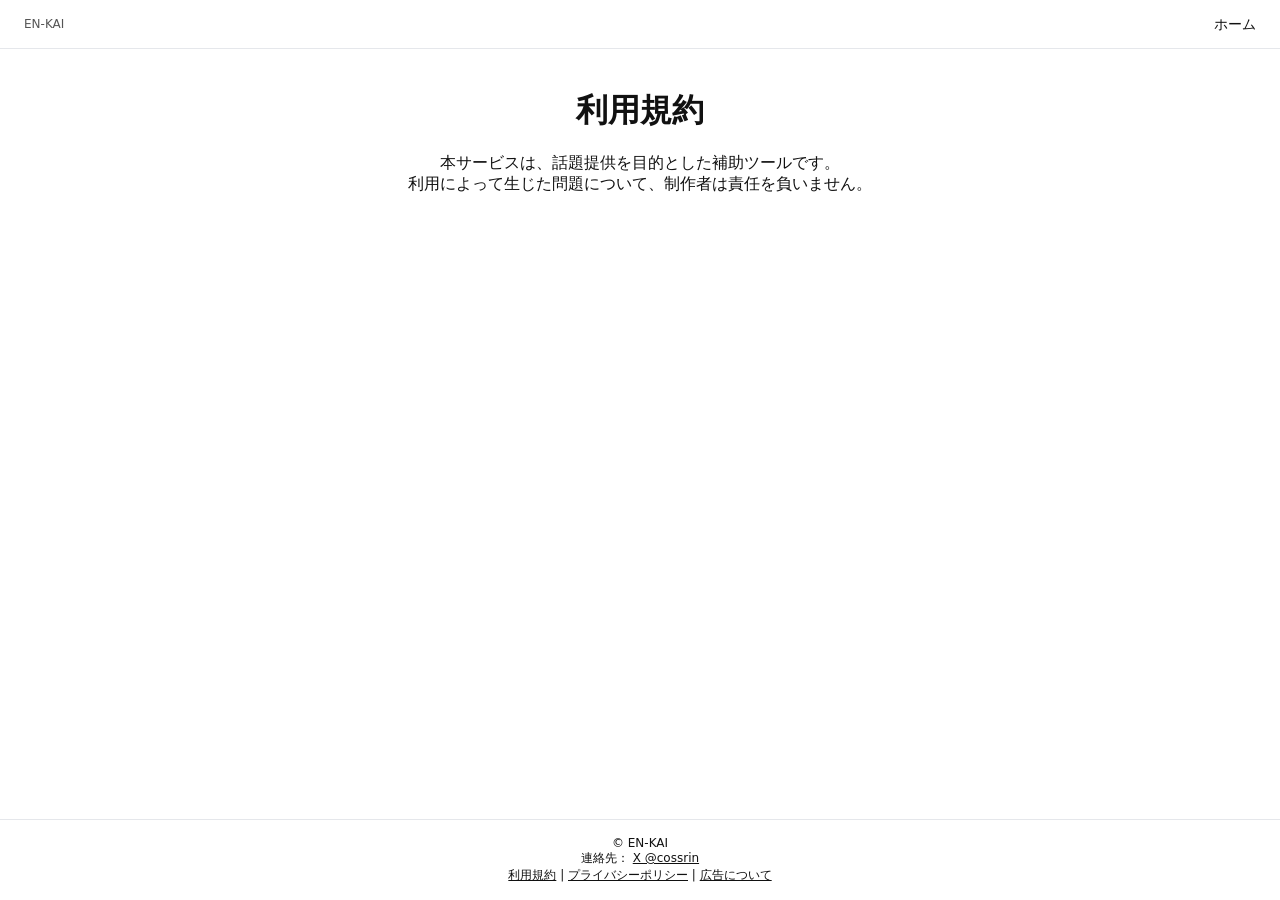
==== ads.html @ 3adca118 "ページ追加とデザイン調整、規約関連を実装" ====
<!DOCTYPE html>
<html lang="ja">
<head>
  <meta charset="UTF-8">
  <title>利用規約｜EN-KAI</title>
  <meta name="viewport" content="width=device-width, initial-scale=1.0">
  <link rel="stylesheet" href="style.css">
</head>
<body>

<header class="header">
  <a href="index.html" class="logo-area">
    <span class="logo-sub">EN-KAI</span>
  </a>
  <nav class="nav">
    <a href="index.html">ホーム</a>
  </nav>
</header>

<main>
  <div class="creator-container">
    <h1>利用規約</h1>
    <p>
      本サービスは、話題提供を目的とした補助ツールです。<br>
      利用によって生じた問題について、制作者は責任を負いません。
    </p>
  </div>
</main>

<footer class="footer">
  <p>© EN-KAI</p>
  <p>
    連絡先：
    <a href="https://x.com/cossrin" target="_blank">X @cossrin</a>
  </p>
  <p class="footer-links">
    <a href="terms.html">利用規約</a> |
    <a href="privacy.html">プライバシーポリシー</a> |
    <a href="ads.html">広告について</a>
  </p>
</footer>
</body>
</html>
---- style.css ----
* {
  box-sizing: border-box;
  margin: 0;
  padding: 0;
  font-family: system-ui, sans-serif;
}

body {
  background: #ffffff;
  color: #111;
  min-height: 100vh;
  display: flex;
  flex-direction: column;
}

/* ヘッダー */
.header {
  display: flex;
  justify-content: space-between;
  align-items: center;
  padding: 14px 24px;
  border-bottom: 1px solid #e5e7eb;
}

.logo-area {
  display: flex;
  align-items: center;
  gap: 8px;
  text-decoration: none;
  color: #111;
}

.logo-svg {
  height: 36px;
}

.logo-sub {
  font-size: 12px;
  color: #555;
}

.nav a {
  text-decoration: none;
  font-size: 14px;
  color: #111;
}

/* メイン */
main {
  flex: 1;
  display: flex;
  justify-content: center;
  padding: 40px 16px;
}

.home-container,
.creator-container {
  max-width: 720px;
  width: 100%;
  text-align: center;
}

h1 {
  margin-bottom: 20px;
}

.lead {
  margin-bottom: 24px;
  line-height: 1.8;
  color: #444;
}

/* テーマボタン */
.mode-select {
  display: flex;
  justify-content: center;
  gap: 12px;
  margin-bottom: 24px;
}

.mode-btn {
  width: 160px;
  padding: 12px;
  border: 1px solid #ccc;
  background: #f9fafb;
  cursor: pointer;
}

.mode-btn.active {
  background: #111;
  color: #fff;
}

/* 話題 */
.topic-area {
  min-height: 2em;
  font-size: 18px;
  margin-bottom: 20px;
}

/* ボタン */
.next-btn,
.home-btn {
  padding: 10px 16px;
  border: 1px solid #ccc;
  background: #f3f4f6;
  text-decoration: none;
  color: #111;
}

/* フッター */
.footer {
  border-top: 1px solid #e5e7eb;
  text-align: center;
  font-size: 12px;
  padding: 16px;
}

.footer a {
  color: #111;
}
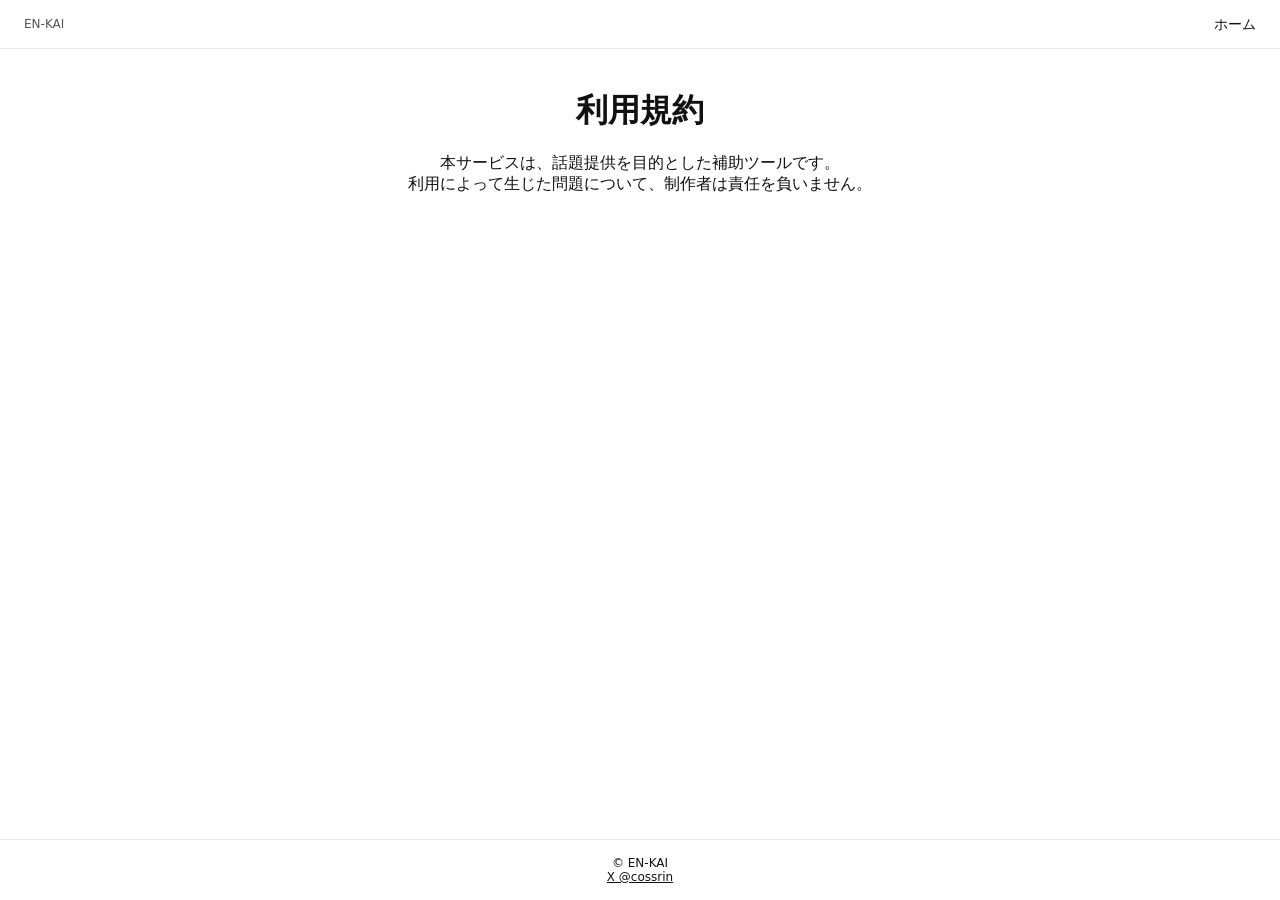
==== commit d8d4efae: "UI調整とプロフィール・規約ページ追加" ====
--- a/ads.html
+++ b/ads.html
@@ -29,15 +29,8 @@
 
 <footer class="footer">
   <p>© EN-KAI</p>
-  <p>
-    連絡先：
-    <a href="https://x.com/cossrin" target="_blank">X @cossrin</a>
-  </p>
-  <p class="footer-links">
-    <a href="terms.html">利用規約</a> |
-    <a href="privacy.html">プライバシーポリシー</a> |
-    <a href="ads.html">広告について</a>
-  </p>
+  <p><a href="https://x.com/cossrin" target="_blank">X @cossrin</a></p>
 </footer>
+
 </body>
 </html>
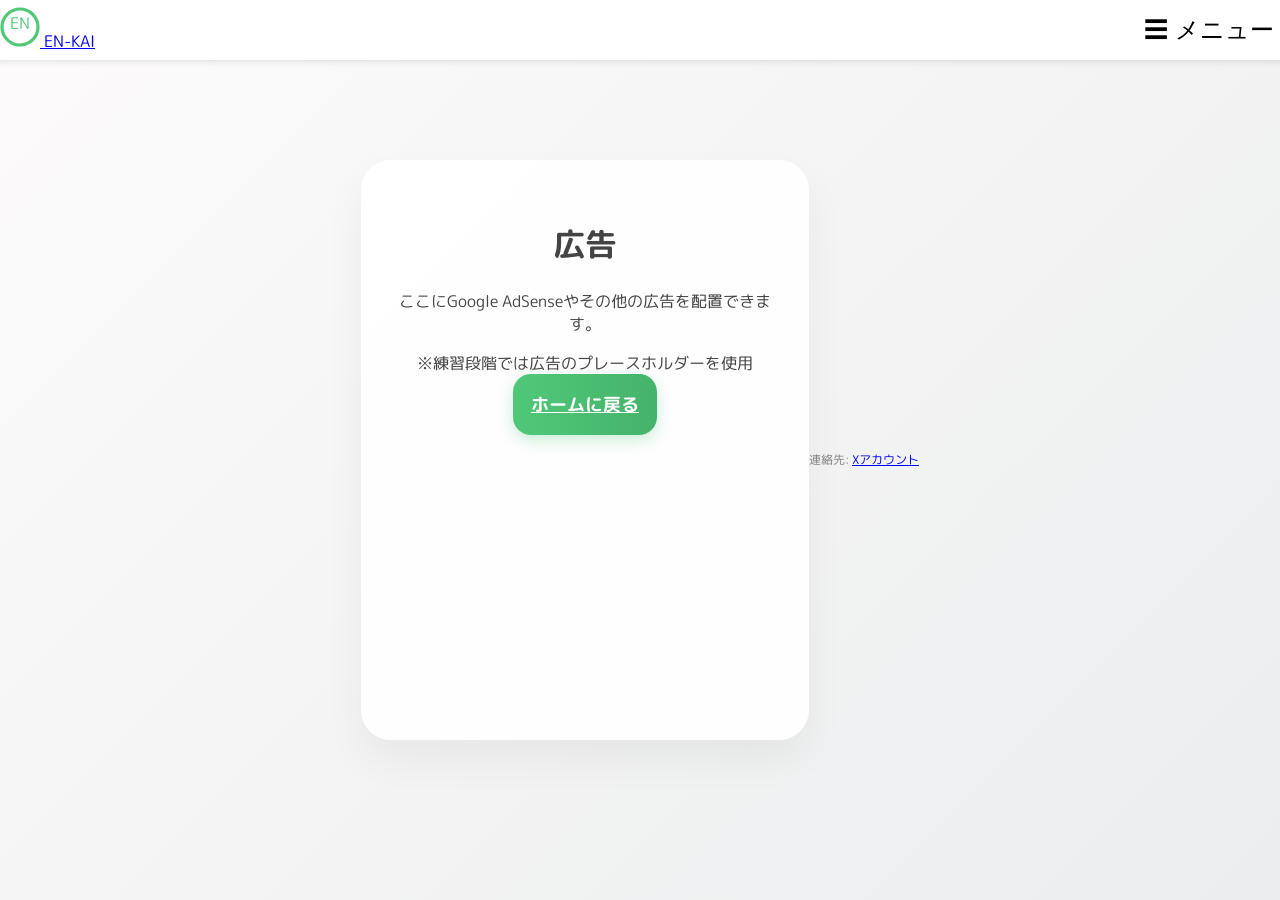
==== commit aaa0319d: "大幅に調整、メニュー画面の追加" ====
--- a/ads.html
+++ b/ads.html
@@ -1,36 +1,48 @@
 <!DOCTYPE html>
 <html lang="ja">
 <head>
-  <meta charset="UTF-8">
-  <title>利用規約｜EN-KAI</title>
-  <meta name="viewport" content="width=device-width, initial-scale=1.0">
-  <link rel="stylesheet" href="style.css">
+    <meta charset="UTF-8">
+    <meta name="viewport" content="width=device-width, initial-scale=1.0">
+    <title>広告 | EN-KAI</title>
+    <link href="https://fonts.googleapis.com/css2?family=M+PLUS+Rounded+1c:wght@400;700&display=swap" rel="stylesheet">
+    <link rel="stylesheet" href="style.css">
 </head>
 <body>
 
-<header class="header">
-  <a href="index.html" class="logo-area">
-    <span class="logo-sub">EN-KAI</span>
-  </a>
-  <nav class="nav">
-    <a href="index.html">ホーム</a>
-  </nav>
+<header>
+    <a href="index.html" class="logo-link">
+        <svg width="40" height="40" viewBox="0 0 100 100">
+            <circle cx="50" cy="50" r="45" stroke="#50C878" stroke-width="8" fill="#fff"/>
+            <text x="50%" y="55%" text-anchor="middle" font-size="40" fill="#50C878" font-family="M PLUS Rounded 1c">EN</text>
+        </svg>
+        <span>EN-KAI</span>
+    </a>
+    <button class="menu-btn" onclick="toggleMenu()">☰ メニュー</button>
+    <nav id="header-menu" class="menu-hidden">
+        <ul>
+            <li><a href="index.html">ホーム</a></li>
+            <li><a href="creator.html">プロフィール</a></li>
+            <li><a href="ads.html">広告</a></li>
+            <li><a href="terms.html">利用規約</a></li>
+            <li><a href="privacy.html">プライバシーポリシー</a></li>
+        </ul>
+    </nav>
 </header>
 
-<main>
-  <div class="creator-container">
-    <h1>利用規約</h1>
-    <p>
-      本サービスは、話題提供を目的とした補助ツールです。<br>
-      利用によって生じた問題について、制作者は責任を負いません。
-    </p>
-  </div>
+<main class="container">
+    <h1>広告</h1>
+    <p>ここにGoogle AdSenseやその他の広告を配置できます。</p>
+    <p>※練習段階では広告のプレースホルダーを使用</p>
+
+    <div class="back-home">
+        <a href="index.html" class="start-btn">ホームに戻る</a>
+    </div>
 </main>
 
-<footer class="footer">
-  <p>© EN-KAI</p>
-  <p><a href="https://x.com/cossrin" target="_blank">X @cossrin</a></p>
+<footer>
+    <p>連絡先: <a href="https://x.com/dcylko" target="_blank">Xアカウント</a></p>
 </footer>
 
+<script src="script.js"></script>
 </body>
 </html>
--- a/style.css
+++ b/style.css
@@ -1,121 +1,176 @@
-* {
-  box-sizing: border-box;
-  margin: 0;
-  padding: 0;
-  font-family: system-ui, sans-serif;
+/* 基本設定 */
+body {
+    font-family: 'M PLUS Rounded 1c', sans-serif;
+    display: flex;
+    justify-content: center;
+    align-items: center;
+    min-height: 100vh;
+    margin: 0;
+    background: linear-gradient(135deg, #fdfbfb 0%, #ebedee 100%);
+    color: #444;
+    transition: all 0.3s ease;
 }
 
-body {
-  background: #ffffff;
-  color: #111;
-  min-height: 100vh;
-  display: flex;
-  flex-direction: column;
+.container {
+    text-align: center;
+    background: rgba(255, 255, 255, 0.95);
+    padding: 2.5rem 1.5rem;
+    border-radius: 30px;
+    box-shadow: 0 20px 40px rgba(0,0,0,0.05);
+    width: 90%;
+    max-width: 400px;
+    min-height: 500px;
+    position: relative;
+}
+
+/* 画面切り替えアニメーション */
+.screen {
+    display: none;
+    opacity: 0;
+    transform: translateY(10px);
+    transition: all 0.4s ease;
+}
+.screen.active {
+    display: block;
+    opacity: 1;
+    transform: translateY(0);
 }
 
 /* ヘッダー */
-.header {
-  display: flex;
-  justify-content: space-between;
-  align-items: center;
-  padding: 14px 24px;
-  border-bottom: 1px solid #e5e7eb;
+header {
+    position: fixed;
+    top: 0;
+    width: 100%;
+    height: 60px;
+    background: #fff;
+    display: flex;
+    justify-content: space-between;
+    align-items: center;
+    padding: 0 1rem;
+    box-shadow: 0 2px 6px rgba(0,0,0,0.1);
+    z-index: 10;
+}
+header svg {
+    cursor: pointer;
+}
+.menu-btn {
+    background: none;
+    border: none;
+    font-size: 1.5rem;
+    cursor: pointer;
+}
+#header-menu {
+    position: absolute;
+    top: 60px;
+    right: 1rem;
+    background: #fff;
+    border: 1px solid #eee;
+    border-radius: 10px;
+    padding: 10px;
+    box-shadow: 0 4px 8px rgba(0,0,0,0.1);
+    transition: 0.3s;
+}
+#header-menu.menu-hidden {
+    display: none;
+}
+#header-menu ul {
+    list-style: none;
+    margin: 0;
+    padding: 0;
+}
+#header-menu li {
+    margin: 8px 0;
+}
+#header-menu a {
+    text-decoration: none;
+    color: #50C878;
+    font-weight: bold;
 }
 
-.logo-area {
-  display: flex;
-  align-items: center;
-  gap: 8px;
-  text-decoration: none;
-  color: #111;
+/* タイトルとキャッチコピー */
+.main-title { font-size: 1.6rem; color: #2c3e50; margin-bottom: 5px; }
+.catchphrase span { background: linear-gradient(transparent 60%, #ffeaa7 60%); font-weight: bold; padding: 0 5px; }
+.intro-text { font-size: 0.85rem; line-height: 1.6; color: #666; margin: 1.2rem 0; }
+
+/* モード選択 */
+.mode-selector { margin: 1.5rem 0; text-align: left; }
+.mode-option { margin-bottom: 10px; }
+.mode-option input { display: none; }
+.mode-option label {
+    display: block;
+    padding: 14px;
+    border: 2px solid #eee;
+    border-radius: 15px;
+    cursor: pointer;
+    transition: 0.3s;
+    font-size: 0.95rem;
 }
-
-.logo-svg {
-  height: 36px;
-}
-
-.logo-sub {
-  font-size: 12px;
-  color: #555;
-}
-
-.nav a {
-  text-decoration: none;
-  font-size: 14px;
-  color: #111;
-}
-
-/* メイン */
-main {
-  flex: 1;
-  display: flex;
-  justify-content: center;
-  padding: 40px 16px;
-}
-
-.home-container,
-.creator-container {
-  max-width: 720px;
-  width: 100%;
-  text-align: center;
-}
-
-h1 {
-  margin-bottom: 20px;
-}
-
-.lead {
-  margin-bottom: 24px;
-  line-height: 1.8;
-  color: #444;
+.mode-option input:checked + label {
+    border-color: #50C878;
+    background-color: #f0fff4;
+    transform: translateX(5px);
 }
 
 /* テーマボタン */
-.mode-select {
-  display: flex;
-  justify-content: center;
-  gap: 12px;
-  margin-bottom: 24px;
+.theme-selector { margin-bottom: 20px; }
+.theme-btn {
+    padding: 8px 16px;
+    margin: 0 4px;
+    border: 2px solid #50C878;
+    background-color: #fff;
+    color: #50C878;
+    cursor: pointer;
+    border-radius: 6px;
+    transition: all 0.2s ease;
+}
+.theme-btn.selected {
+    background-color: #50C878;
+    color: #fff;
 }
 
-.mode-btn {
-  width: 160px;
-  padding: 12px;
-  border: 1px solid #ccc;
-  background: #f9fafb;
-  cursor: pointer;
+/* メインボタン */
+.start-btn, .next-btn {
+    width: 100%;
+    padding: 18px;
+    font-size: 1.1rem;
+    font-weight: bold;
+    color: white;
+    background: linear-gradient(to right, #50C878, #45b36b);
+    border: none;
+    border-radius: 18px;
+    box-shadow: 0 5px 15px rgba(80, 200, 120, 0.3);
+    cursor: pointer;
 }
 
-.mode-btn.active {
-  background: #111;
-  color: #fff;
-}
+/* 進行画面テキスト */
+#display-area { margin: 50px 0; min-height: 120px; }
+#topic-text { font-size: 1.4rem; font-weight: bold; line-height: 1.5; }
 
-/* 話題 */
-.topic-area {
-  min-height: 2em;
-  font-size: 18px;
-  margin-bottom: 20px;
-}
-
-/* ボタン */
-.next-btn,
-.home-btn {
-  padding: 10px 16px;
-  border: 1px solid #ccc;
-  background: #f3f4f6;
-  text-decoration: none;
-  color: #111;
+/* 設定に戻るボタン */
+.back-area { margin-top: 80px; }
+.back-btn {
+    background: none;
+    color: #bbb;
+    border: none;
+    text-decoration: underline;
+    cursor: pointer;
+    font-size: 0.8rem;
 }
 
 /* フッター */
-.footer {
-  border-top: 1px solid #e5e7eb;
-  text-align: center;
-  font-size: 12px;
-  padding: 16px;
+footer {
+    margin-top: 20px;
+    text-align: center;
+    font-size: 0.75rem;
+    color: #888;
 }
 
-.footer a {
-  color: #111;
+/* bodyテーマ */
+body[data-theme="light"] {
+    background-color: #ffffff;
+    color: #333333;
 }
+body[data-theme="dark"] {
+    background-color: #1c1c1c;
+    color: #ffffff;
+}
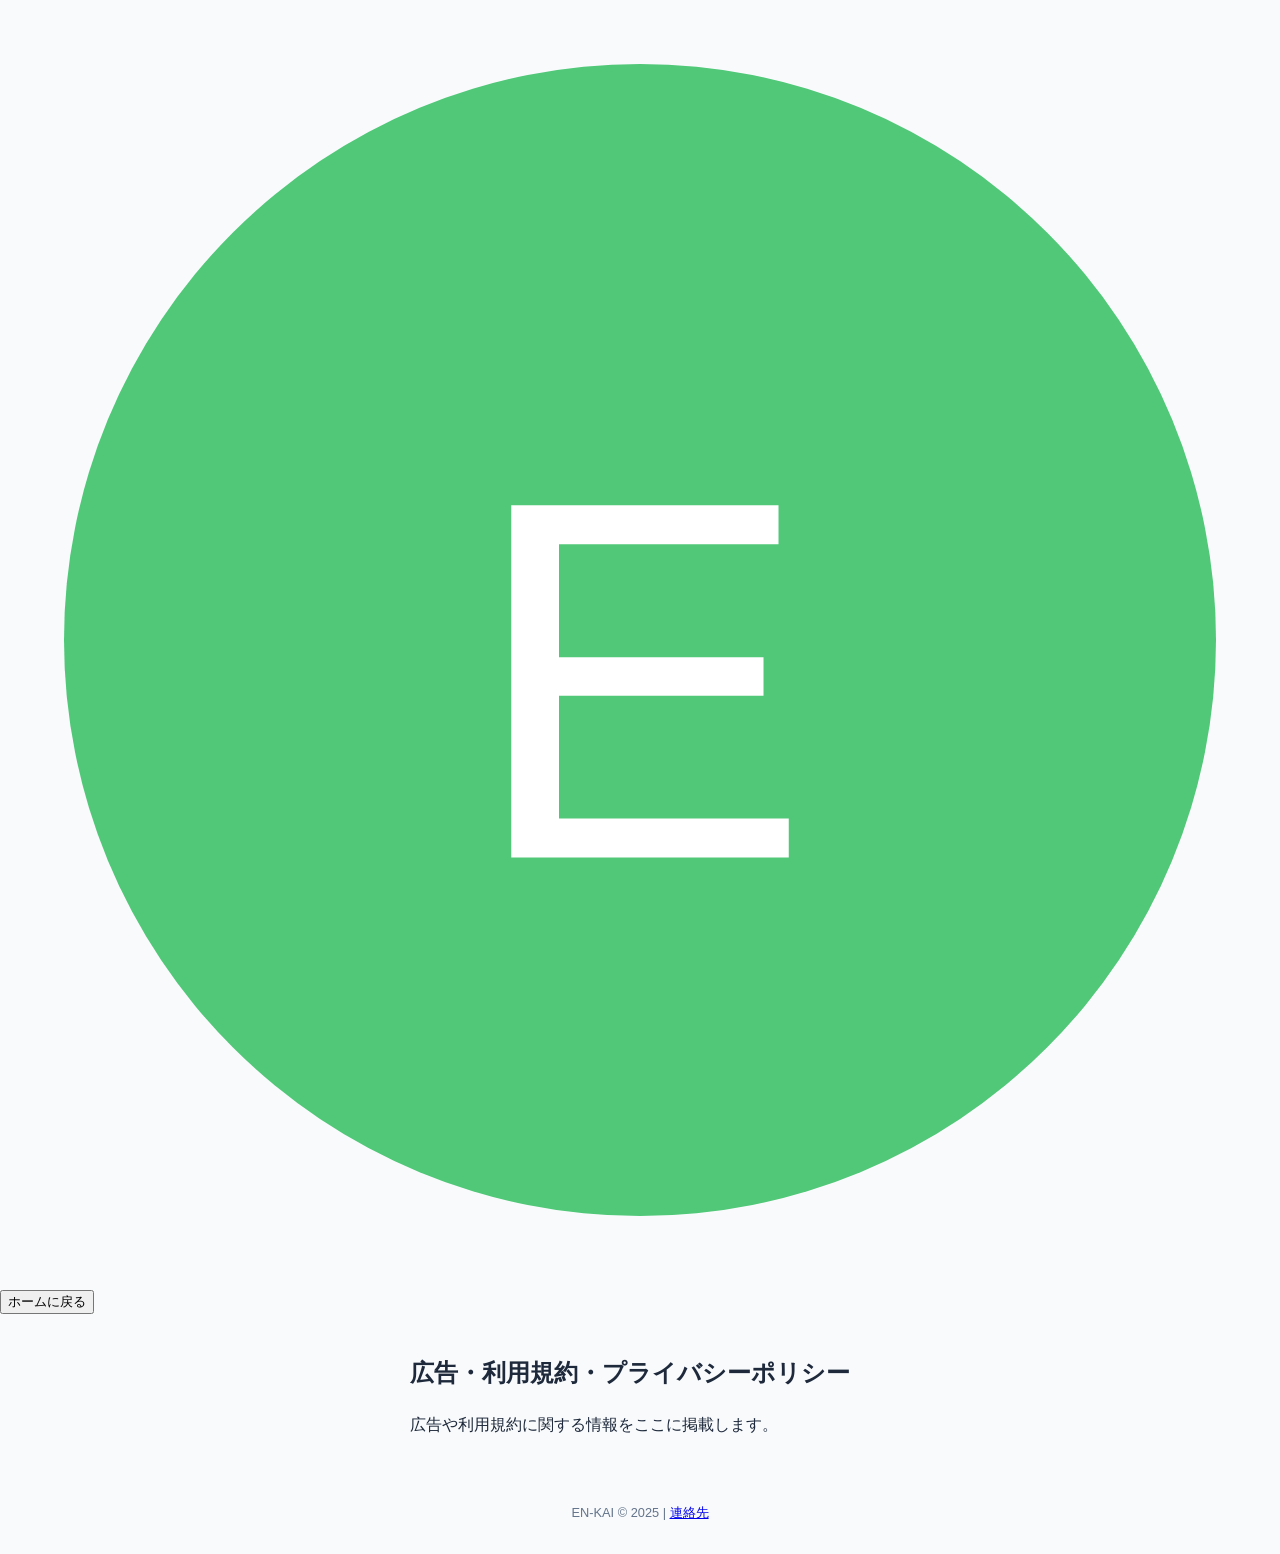
==== commit 4460b6b2: "UI調整とプロフィール・規約ページ追加" ====
--- a/ads.html
+++ b/ads.html
@@ -1,48 +1,31 @@
+<!-- 例: ads.html -->
 <!DOCTYPE html>
 <html lang="ja">
 <head>
-    <meta charset="UTF-8">
-    <meta name="viewport" content="width=device-width, initial-scale=1.0">
-    <title>広告 | EN-KAI</title>
-    <link href="https://fonts.googleapis.com/css2?family=M+PLUS+Rounded+1c:wght@400;700&display=swap" rel="stylesheet">
-    <link rel="stylesheet" href="style.css">
+<meta charset="UTF-8">
+<meta name="viewport" content="width=device-width, initial-scale=1.0, user-scalable=no">
+<title>広告 - EN-KAI</title>
+<link href="https://fonts.googleapis.com/css2?family=M+PLUS+Rounded+1c:wght@400;700&display=swap" rel="stylesheet">
+<link rel="stylesheet" href="style.css">
 </head>
 <body>
-
 <header>
-    <a href="index.html" class="logo-link">
-        <svg width="40" height="40" viewBox="0 0 100 100">
-            <circle cx="50" cy="50" r="45" stroke="#50C878" stroke-width="8" fill="#fff"/>
-            <text x="50%" y="55%" text-anchor="middle" font-size="40" fill="#50C878" font-family="M PLUS Rounded 1c">EN</text>
+    <a href="index.html">
+        <svg viewBox="0 0 100 100">
+            <circle cx="50" cy="50" r="45" fill="#50C878" />
+            <text x="50%" y="55%" text-anchor="middle" fill="#fff" font-size="40" font-family="M PLUS Rounded 1c" dy=".3em">E</text>
         </svg>
-        <span>EN-KAI</span>
     </a>
-    <button class="menu-btn" onclick="toggleMenu()">☰ メニュー</button>
-    <nav id="header-menu" class="menu-hidden">
-        <ul>
-            <li><a href="index.html">ホーム</a></li>
-            <li><a href="creator.html">プロフィール</a></li>
-            <li><a href="ads.html">広告</a></li>
-            <li><a href="terms.html">利用規約</a></li>
-            <li><a href="privacy.html">プライバシーポリシー</a></li>
-        </ul>
-    </nav>
+    <button class="menu-btn" onclick="window.location.href='index.html'">ホームに戻る</button>
 </header>
 
-<main class="container">
-    <h1>広告</h1>
-    <p>ここにGoogle AdSenseやその他の広告を配置できます。</p>
-    <p>※練習段階では広告のプレースホルダーを使用</p>
-
-    <div class="back-home">
-        <a href="index.html" class="start-btn">ホームに戻る</a>
-    </div>
-</main>
+<div class="container">
+    <h2>広告・利用規約・プライバシーポリシー</h2>
+    <p>広告や利用規約に関する情報をここに掲載します。</p>
+</div>
 
 <footer>
-    <p>連絡先: <a href="https://x.com/dcylko" target="_blank">Xアカウント</a></p>
+    EN-KAI © 2025 | <a href="https://x.com/dcylko" target="_blank">連絡先</a>
 </footer>
-
-<script src="script.js"></script>
 </body>
 </html>
--- a/style.css
+++ b/style.css
@@ -1,176 +1,157 @@
-/* 基本設定 */
-body {
-    font-family: 'M PLUS Rounded 1c', sans-serif;
-    display: flex;
-    justify-content: center;
-    align-items: center;
-    min-height: 100vh;
-    margin: 0;
-    background: linear-gradient(135deg, #fdfbfb 0%, #ebedee 100%);
-    color: #444;
-    transition: all 0.3s ease;
+:root {
+    --primary: #50C878;
+    --primary-light: #e0f7e6;
+    --bg: #f8fafc;
+    --card-bg: #ffffff;
+    --text-main: #1e293b;
+    --text-sub: #64748b;
+    --radius: 20px;
+    --shadow: 0 10px 25px -5px rgba(0, 0, 0, 0.05);
 }
 
-.container {
-    text-align: center;
-    background: rgba(255, 255, 255, 0.95);
-    padding: 2.5rem 1.5rem;
-    border-radius: 30px;
-    box-shadow: 0 20px 40px rgba(0,0,0,0.05);
-    width: 90%;
-    max-width: 400px;
-    min-height: 500px;
-    position: relative;
+* { box-sizing: border-box; }
+
+body {
+    font-family: 'Noto Sans JP', sans-serif;
+    background: var(--bg);
+    color: var(--text-main);
+    margin: 0;
+    line-height: 1.6;
+    min-height: 100vh;
+    display: flex;
+    flex-direction: column;
 }
 
-/* 画面切り替えアニメーション */
-.screen {
-    display: none;
-    opacity: 0;
-    transform: translateY(10px);
-    transition: all 0.4s ease;
-}
-.screen.active {
-    display: block;
-    opacity: 1;
-    transform: translateY(0);
+/* --- ヘッダー（全ページ共通） --- */
+.glass-header {
+    position: sticky;
+    top: 0;
+    background: rgba(255, 255, 255, 0.8);
+    backdrop-filter: blur(10px);
+    z-index: 100;
+    border-bottom: 1px solid rgba(0,0,0,0.05);
 }
 
-/* ヘッダー */
-header {
-    position: fixed;
-    top: 0;
-    width: 100%;
-    height: 60px;
-    background: #fff;
+.header-inner {
+    max-width: 600px;
+    margin: 0 auto;
+    padding: 12px 20px;
     display: flex;
     justify-content: space-between;
     align-items: center;
-    padding: 0 1rem;
-    box-shadow: 0 2px 6px rgba(0,0,0,0.1);
-    z-index: 10;
-}
-header svg {
-    cursor: pointer;
-}
-.menu-btn {
-    background: none;
-    border: none;
-    font-size: 1.5rem;
-    cursor: pointer;
-}
-#header-menu {
-    position: absolute;
-    top: 60px;
-    right: 1rem;
-    background: #fff;
-    border: 1px solid #eee;
-    border-radius: 10px;
-    padding: 10px;
-    box-shadow: 0 4px 8px rgba(0,0,0,0.1);
-    transition: 0.3s;
-}
-#header-menu.menu-hidden {
-    display: none;
-}
-#header-menu ul {
-    list-style: none;
-    margin: 0;
-    padding: 0;
-}
-#header-menu li {
-    margin: 8px 0;
-}
-#header-menu a {
-    text-decoration: none;
-    color: #50C878;
-    font-weight: bold;
 }
 
-/* タイトルとキャッチコピー */
-.main-title { font-size: 1.6rem; color: #2c3e50; margin-bottom: 5px; }
-.catchphrase span { background: linear-gradient(transparent 60%, #ffeaa7 60%); font-weight: bold; padding: 0 5px; }
-.intro-text { font-size: 0.85rem; line-height: 1.6; color: #666; margin: 1.2rem 0; }
-
-/* モード選択 */
-.mode-selector { margin: 1.5rem 0; text-align: left; }
-.mode-option { margin-bottom: 10px; }
-.mode-option input { display: none; }
-.mode-option label {
-    display: block;
-    padding: 14px;
-    border: 2px solid #eee;
-    border-radius: 15px;
-    cursor: pointer;
-    transition: 0.3s;
-    font-size: 0.95rem;
-}
-.mode-option input:checked + label {
-    border-color: #50C878;
-    background-color: #f0fff4;
-    transform: translateX(5px);
+.logo {
+    display: flex;
+    align-items: center;
+    gap: 10px;
+    text-decoration: none;
+    font-weight: 700;
+    color: var(--text-main);
 }
 
-/* テーマボタン */
-.theme-selector { margin-bottom: 20px; }
-.theme-btn {
-    padding: 8px 16px;
-    margin: 0 4px;
-    border: 2px solid #50C878;
-    background-color: #fff;
-    color: #50C878;
-    cursor: pointer;
-    border-radius: 6px;
-    transition: all 0.2s ease;
-}
-.theme-btn.selected {
-    background-color: #50C878;
-    color: #fff;
+.logo-icon {
+    width: 32px;
+    height: 32px;
+    background: var(--primary);
+    color: white;
+    border-radius: 8px;
+    display: grid;
+    place-items: center;
 }
 
-/* メインボタン */
-.start-btn, .next-btn {
+/* --- メインコンテナ --- */
+.container {
+    max-width: 500px;
+    margin: 0 auto;
+    padding: 20px;
+    flex: 1;
     width: 100%;
-    padding: 18px;
-    font-size: 1.1rem;
-    font-weight: bold;
-    color: white;
-    background: linear-gradient(to right, #50C878, #45b36b);
-    border: none;
-    border-radius: 18px;
-    box-shadow: 0 5px 15px rgba(80, 200, 120, 0.3);
-    cursor: pointer;
 }
 
-/* 進行画面テキスト */
-#display-area { margin: 50px 0; min-height: 120px; }
-#topic-text { font-size: 1.4rem; font-weight: bold; line-height: 1.5; }
-
-/* 設定に戻るボタン */
-.back-area { margin-top: 80px; }
-.back-btn {
-    background: none;
-    color: #bbb;
-    border: none;
-    text-decoration: underline;
-    cursor: pointer;
-    font-size: 0.8rem;
+.card {
+    background: var(--card-bg);
+    border-radius: var(--radius);
+    padding: 24px;
+    box-shadow: var(--shadow);
+    margin-bottom: 20px;
+    animation: fadeIn 0.5s ease;
 }
 
-/* フッター */
-footer {
-    margin-top: 20px;
-    text-align: center;
-    font-size: 0.75rem;
-    color: #888;
+@keyframes fadeIn {
+    from { opacity: 0; transform: translateY(10px); }
+    to { opacity: 1; transform: translateY(0); }
 }
 
-/* bodyテーマ */
-body[data-theme="light"] {
-    background-color: #ffffff;
-    color: #333333;
+/* --- シーン選択ボックス（修正版） --- */
+.mode-selector {
+    display: flex;
+    flex-direction: column;
+    gap: 12px;
+    margin: 20px 0;
 }
-body[data-theme="dark"] {
-    background-color: #1c1c1c;
-    color: #ffffff;
+
+.mode-option { position: relative; }
+.mode-option input { display: none; }
+
+.mode-label {
+    display: flex;
+    align-items: center;
+    padding: 18px;
+    background: #fff;
+    border: 2px solid #f1f5f9;
+    border-radius: 16px;
+    cursor: pointer;
+    transition: 0.2s;
 }
+
+.mode-label .icon { font-size: 24px; margin-right: 15px; }
+.mode-label .text-group { display: flex; flex-direction: column; }
+.mode-label .title { font-weight: bold; font-size: 1rem; }
+.mode-label .desc { font-size: 0.8rem; color: var(--text-sub); }
+
+input[type="radio"]:checked + .mode-label {
+    border-color: var(--primary);
+    background: var(--primary-light);
+}
+
+/* --- ボタン --- */
+.btn-primary {
+    width: 100%;
+    background: var(--primary);
+    color: white;
+    border: none;
+    padding: 16px;
+    border-radius: 16px;
+    font-size: 1rem;
+    font-weight: 700;
+    cursor: pointer;
+    box-shadow: 0 4px 12px rgba(80, 200, 120, 0.3);
+}
+
+/* --- サイドメニュー --- */
+.menu-trigger {
+    background: none; border: 1px solid #eee; padding: 8px 12px;
+    border-radius: 8px; font-weight: bold; color: var(--primary); cursor: pointer;
+}
+
+.side-menu {
+    position: fixed; right: -280px; top: 0; width: 280px; height: 100%;
+    background: white; z-index: 1001; transition: 0.3s;
+    box-shadow: -10px 0 30px rgba(0,0,0,0.1);
+}
+.side-menu.active { right: 0; }
+.menu-links { padding: 20px; display: flex; flex-direction: column; gap: 10px; }
+.side-menu a {
+    text-decoration: none; color: var(--text-main); padding: 15px;
+    border-radius: 10px; transition: 0.2s;
+}
+.side-menu a:hover { background: var(--primary-light); }
+
+.overlay {
+    display: none; position: fixed; inset: 0; background: rgba(0,0,0,0.4); z-index: 1000;
+}
+.overlay.active { display: block; }
+
+/* --- フッター --- */
+footer { text-align: center; padding: 30px; font-size: 0.8rem; color: var(--text-sub); }
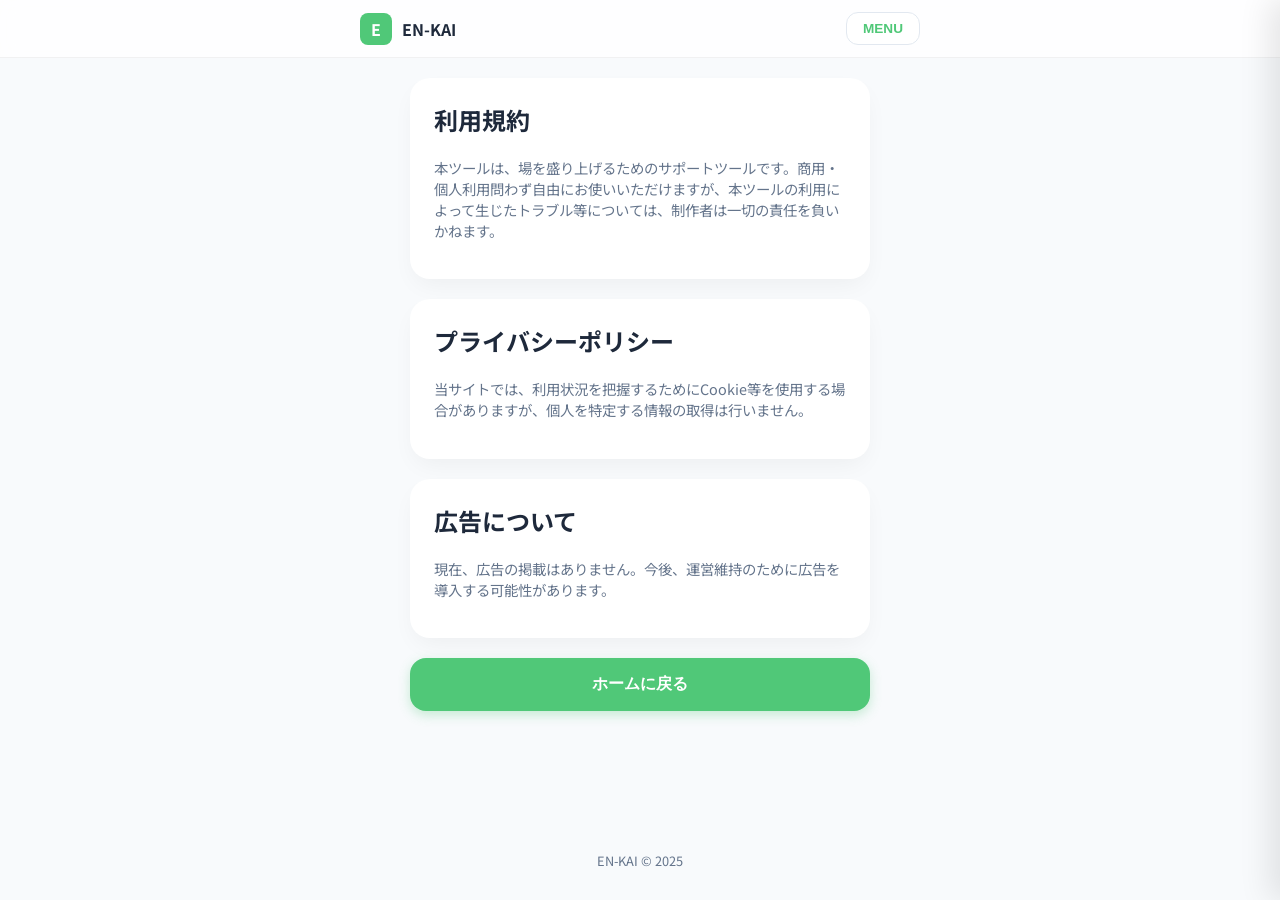
==== commit a7d7db36: "UI調整とプロフィール・規約ページ追加" ====
--- a/ads.html
+++ b/ads.html
@@ -1,31 +1,65 @@
-<!-- 例: ads.html -->
 <!DOCTYPE html>
 <html lang="ja">
 <head>
-<meta charset="UTF-8">
-<meta name="viewport" content="width=device-width, initial-scale=1.0, user-scalable=no">
-<title>広告 - EN-KAI</title>
-<link href="https://fonts.googleapis.com/css2?family=M+PLUS+Rounded+1c:wght@400;700&display=swap" rel="stylesheet">
-<link rel="stylesheet" href="style.css">
+    <meta charset="UTF-8">
+    <meta name="viewport" content="width=device-width, initial-scale=1.0, maximum-scale=1.0, user-scalable=no">
+    <title>利用規約・広告 - EN-KAI</title>
+    <link href="https://fonts.googleapis.com/css2?family=Noto+Sans+JP:wght@400;700&display=swap" rel="stylesheet">
+    <link rel="stylesheet" href="style.css">
 </head>
 <body>
-<header>
-    <a href="index.html">
-        <svg viewBox="0 0 100 100">
-            <circle cx="50" cy="50" r="45" fill="#50C878" />
-            <text x="50%" y="55%" text-anchor="middle" fill="#fff" font-size="40" font-family="M PLUS Rounded 1c" dy=".3em">E</text>
-        </svg>
-    </a>
-    <button class="menu-btn" onclick="window.location.href='index.html'">ホームに戻る</button>
+
+<div id="overlay" class="overlay" onclick="toggleMenu()"></div>
+<nav id="side-menu" class="side-menu">
+    <div class="menu-links" style="margin-top:50px;">
+        <a href="index.html">🏠 ホーム</a>
+        <a href="guide.html">📖 使い方</a> <a href="profile.html">👤 プロフィール</a>
+        <a href="ads.html">📜 利用規約・広告</a>
+    </div>
+</nav>
+<header class="glass-header">
+    <div class="header-inner">
+        <a href="index.html" class="logo">
+            <div class="logo-icon">E</div>
+            <span>EN-KAI</span>
+        </a>
+        <button class="menu-trigger" onclick="toggleMenu()">MENU</button>
+    </div>
 </header>
 
-<div class="container">
-    <h2>広告・利用規約・プライバシーポリシー</h2>
-    <p>広告や利用規約に関する情報をここに掲載します。</p>
-</div>
+<main class="container">
+    <div class="card">
+        <h2 style="margin-top:0">利用規約</h2>
+        <p style="font-size: 0.9rem; color: var(--text-sub);">
+            本ツールは、場を盛り上げるためのサポートツールです。商用・個人利用問わず自由にお使いいただけますが、本ツールの利用によって生じたトラブル等については、制作者は一切の責任を負いかねます。
+        </p>
+    </div>
 
-<footer>
-    EN-KAI © 2025 | <a href="https://x.com/dcylko" target="_blank">連絡先</a>
-</footer>
+    <div class="card">
+        <h2 style="margin-top:0">プライバシーポリシー</h2>
+        <p style="font-size: 0.9rem; color: var(--text-sub);">
+            当サイトでは、利用状況を把握するためにCookie等を使用する場合がありますが、個人を特定する情報の取得は行いません。
+        </p>
+    </div>
+
+    <div class="card">
+        <h2 style="margin-top:0">広告について</h2>
+        <p style="font-size: 0.9rem; color: var(--text-sub);">
+            現在、広告の掲載はありません。今後、運営維持のために広告を導入する可能性があります。
+        </p>
+    </div>
+
+    <button class="btn-primary" onclick="location.href='index.html'">ホームに戻る</button>
+</main>
+
+<footer>EN-KAI © 2025</footer>
+
+<script>
+    // メニュー開閉用の共通スクリプト
+    function toggleMenu() {
+        document.getElementById('side-menu').classList.toggle('active');
+        document.getElementById('overlay').classList.toggle('active');
+    }
+</script>
 </body>
-</html>
+</html>
--- a/style.css
+++ b/style.css
@@ -1,6 +1,7 @@
+/* デザイン変数 */
 :root {
     --primary: #50C878;
-    --primary-light: #e0f7e6;
+    --primary-light: rgba(80, 200, 120, 0.1);
     --bg: #f8fafc;
     --card-bg: #ffffff;
     --text-main: #1e293b;
@@ -9,149 +10,122 @@
     --shadow: 0 10px 25px -5px rgba(0, 0, 0, 0.05);
 }
 
+/* ダークモード設定 */
+@media (prefers-color-scheme: dark) {
+    :root {
+        --bg: #0f172a;
+        --card-bg: #1e293b;
+        --text-main: #f1f5f9;
+        --text-sub: #94a3b8;
+        --shadow: 0 10px 25px -5px rgba(0, 0, 0, 0.3);
+    }
+    .glass-header { background: rgba(15, 23, 42, 0.8) !important; border-bottom-color: rgba(255,255,255,0.05) !important; }
+    .mode-label { border-color: #334155 !important; background: #1e293b !important; }
+    .btn-secondary { background: #334155 !important; color: #f1f5f9 !important; }
+    .menu-trigger { border-color: #334155 !important; background: #1e293b !important; }
+}
+
+/* 全体レイアウト */
 * { box-sizing: border-box; }
-
+html, body { 
+    touch-action: manipulation; 
+    -webkit-text-size-adjust: 100%; 
+    overflow-x: hidden; 
+}
 body {
     font-family: 'Noto Sans JP', sans-serif;
     background: var(--bg);
     color: var(--text-main);
-    margin: 0;
-    line-height: 1.6;
-    min-height: 100vh;
-    display: flex;
-    flex-direction: column;
+    margin: 0; min-height: 100vh;
+    display: flex; flex-direction: column;
 }
 
-/* --- ヘッダー（全ページ共通） --- */
-.glass-header {
-    position: sticky;
-    top: 0;
-    background: rgba(255, 255, 255, 0.8);
-    backdrop-filter: blur(10px);
-    z-index: 100;
-    border-bottom: 1px solid rgba(0,0,0,0.05);
-}
-
-.header-inner {
-    max-width: 600px;
-    margin: 0 auto;
-    padding: 12px 20px;
-    display: flex;
-    justify-content: space-between;
-    align-items: center;
-}
-
-.logo {
-    display: flex;
-    align-items: center;
-    gap: 10px;
-    text-decoration: none;
-    font-weight: 700;
-    color: var(--text-main);
-}
-
-.logo-icon {
-    width: 32px;
-    height: 32px;
-    background: var(--primary);
-    color: white;
-    border-radius: 8px;
-    display: grid;
-    place-items: center;
-}
-
-/* --- メインコンテナ --- */
-.container {
-    max-width: 500px;
-    margin: 0 auto;
-    padding: 20px;
-    flex: 1;
-    width: 100%;
-}
-
-.card {
-    background: var(--card-bg);
-    border-radius: var(--radius);
-    padding: 24px;
-    box-shadow: var(--shadow);
-    margin-bottom: 20px;
-    animation: fadeIn 0.5s ease;
-}
-
+/* 画面遷移のふわっとしたアニメ */
+.screen { animation: fadeIn 0.4s ease-out; }
 @keyframes fadeIn {
     from { opacity: 0; transform: translateY(10px); }
     to { opacity: 1; transform: translateY(0); }
 }
 
-/* --- シーン選択ボックス（修正版） --- */
-.mode-selector {
-    display: flex;
-    flex-direction: column;
-    gap: 12px;
-    margin: 20px 0;
+/* ヘッダー */
+.glass-header {
+    position: sticky; top: 0; background: rgba(255, 255, 255, 0.8);
+    backdrop-filter: blur(10px); z-index: 100; border-bottom: 1px solid rgba(0,0,0,0.05);
+}
+.header-inner { max-width: 600px; margin: 0 auto; padding: 12px 20px; display: flex; justify-content: space-between; align-items: center; }
+.logo { display: flex; align-items: center; gap: 10px; text-decoration: none; font-weight: 700; color: var(--text-main); }
+.logo-icon { width: 32px; height: 32px; background: var(--primary); color: white; border-radius: 8px; display: grid; place-items: center; }
+
+/* メニューボタン */
+.menu-trigger {
+    background: white; border: 1px solid #e2e8f0; padding: 8px 16px;
+    border-radius: 12px; color: var(--primary); font-weight: 700; cursor: pointer;
+    transition: all 0.2s; font-size: 0.85rem;
+}
+.menu-trigger:active { transform: scale(0.95); }
+
+/* コンテナとカード */
+.container { max-width: 500px; margin: 0 auto; padding: 20px; flex: 1; width: 100%; }
+.card { background: var(--card-bg); border-radius: var(--radius); padding: 24px; box-shadow: var(--shadow); margin-bottom: 20px; }
+
+/* ボタンの質感設定 */
+.btn-primary {
+    width: 100%; background: var(--primary); color: white; border: none;
+    padding: 16px; border-radius: 16px; font-size: 1rem; font-weight: 700;
+    cursor: pointer; box-shadow: 0 4px 12px rgba(80, 200, 120, 0.3);
+    transition: transform 0.1s;
+}
+.btn-primary:active { transform: scale(0.96); }
+
+.btn-secondary { 
+    width:100%; background:#f1f5f9; color:var(--text-main); border:none; 
+    border-radius:16px; font-weight:700; cursor:pointer; transition: 0.1s; 
+}
+.btn-secondary:active { transform: scale(0.96); }
+
+.btn-text { background: none; border: none; cursor: pointer; color: var(--text-sub); }
+
+/* モード選択のデザイン */
+.mode-selector { display: flex; flex-direction: column; gap: 12px; margin: 20px 0; }
+.mode-option input { display: none; }
+.mode-label {
+    display: flex; align-items: center; padding: 18px;
+    background: #fff; border: 2px solid #f1f5f9; border-radius: 16px; cursor: pointer; transition: 0.2s;
+}
+input[type="radio"]:checked + .mode-label { border-color: var(--primary); background: var(--primary-light) !important; }
+.mode-label .icon { font-size: 24px; margin-right: 15px; }
+.mode-label .title { font-weight: bold; display: block; }
+.mode-label .desc { font-size: 0.8rem; color: var(--text-sub); }
+
+/* タイマーのデザイン */
+#timer-display { font-size: 3.5rem; font-weight: 700; letter-spacing: -1px; }
+.timer-bar-bg { width: 100%; height: 6px; background: #f1f5f9; border-radius: 10px; margin: 15px 0 20px; overflow: hidden; }
+#timer-bar-fill { height: 100%; background: var(--primary); width: 100%; transition: width 1s linear; }
+
+/* 残り時間警告アニメーション */
+.timer-warning { color: #e74c3c !important; animation: pulse 1s infinite; }
+@keyframes pulse { 0% { transform: scale(1); } 50% { transform: scale(1.05); } 100% { transform: scale(1); } }
+
+/* お題のデザイン */
+.topic-card { text-align: center; min-height: 120px; display: flex; flex-direction: column; justify-content: center; }
+.topic-label { font-size: 0.8rem; color: var(--primary); font-weight: bold; margin-bottom: 10px; }
+#topic-text { font-size: 1.3rem; font-weight: bold; }
+
+/* 広告枠 */
+.ad-placeholder {
+    margin-top:20px; text-align:center; min-height:60px; font-size:0.7rem; 
+    color:var(--text-sub); border:1px dashed var(--text-sub); border-radius:10px; 
+    display:flex; align-items:center; justify-content:center;
 }
 
-.mode-option { position: relative; }
-.mode-option input { display: none; }
-
-.mode-label {
-    display: flex;
-    align-items: center;
-    padding: 18px;
-    background: #fff;
-    border: 2px solid #f1f5f9;
-    border-radius: 16px;
-    cursor: pointer;
-    transition: 0.2s;
-}
-
-.mode-label .icon { font-size: 24px; margin-right: 15px; }
-.mode-label .text-group { display: flex; flex-direction: column; }
-.mode-label .title { font-weight: bold; font-size: 1rem; }
-.mode-label .desc { font-size: 0.8rem; color: var(--text-sub); }
-
-input[type="radio"]:checked + .mode-label {
-    border-color: var(--primary);
-    background: var(--primary-light);
-}
-
-/* --- ボタン --- */
-.btn-primary {
-    width: 100%;
-    background: var(--primary);
-    color: white;
-    border: none;
-    padding: 16px;
-    border-radius: 16px;
-    font-size: 1rem;
-    font-weight: 700;
-    cursor: pointer;
-    box-shadow: 0 4px 12px rgba(80, 200, 120, 0.3);
-}
-
-/* --- サイドメニュー --- */
-.menu-trigger {
-    background: none; border: 1px solid #eee; padding: 8px 12px;
-    border-radius: 8px; font-weight: bold; color: var(--primary); cursor: pointer;
-}
-
-.side-menu {
-    position: fixed; right: -280px; top: 0; width: 280px; height: 100%;
-    background: white; z-index: 1001; transition: 0.3s;
-    box-shadow: -10px 0 30px rgba(0,0,0,0.1);
-}
+/* サイドメニュー */
+.side-menu { position: fixed; right: -280px; top: 0; width: 280px; height: 100%; background: var(--card-bg); z-index: 1001; transition: 0.3s; box-shadow: -10px 0 30px rgba(0,0,0,0.1); }
 .side-menu.active { right: 0; }
 .menu-links { padding: 20px; display: flex; flex-direction: column; gap: 10px; }
-.side-menu a {
-    text-decoration: none; color: var(--text-main); padding: 15px;
-    border-radius: 10px; transition: 0.2s;
-}
-.side-menu a:hover { background: var(--primary-light); }
-
-.overlay {
-    display: none; position: fixed; inset: 0; background: rgba(0,0,0,0.4); z-index: 1000;
-}
+.side-menu a { text-decoration: none; color: var(--text-main); padding: 15px; border-radius: 10px; font-weight: bold; }
+.side-menu a:active { background: var(--primary-light); }
+.overlay { display: none; position: fixed; inset: 0; background: rgba(0,0,0,0.4); z-index: 1000; }
 .overlay.active { display: block; }
 
-/* --- フッター --- */
-footer { text-align: center; padding: 30px; font-size: 0.8rem; color: var(--text-sub); }+footer { text-align: center; padding: 30px; font-size: 0.8rem; color: var(--text-sub); }
+button, label { -webkit-tap-highlight-color: transparent; }
